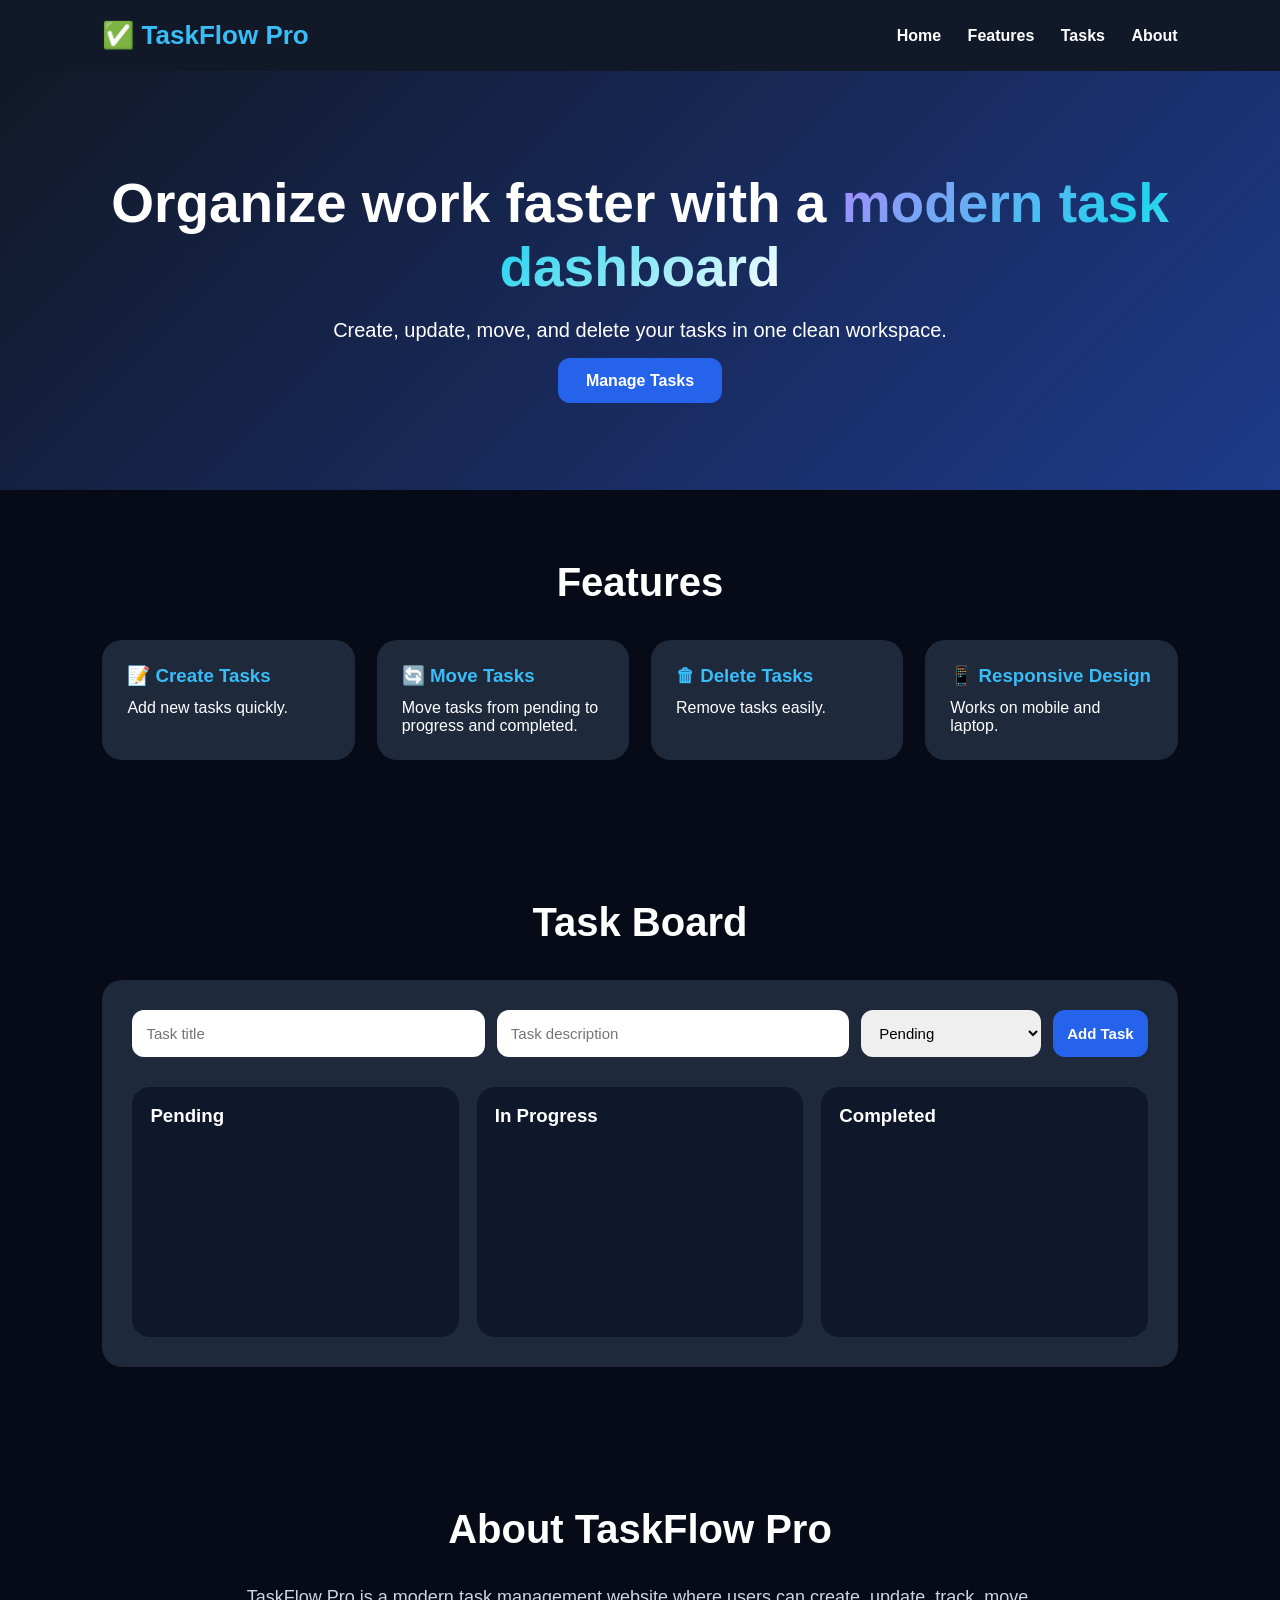
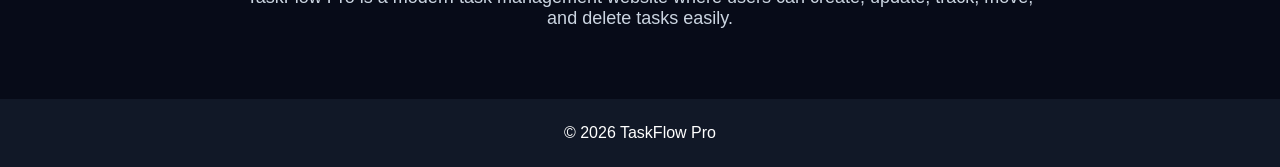
==== dashboard.html @ c9e16ed2 "updated website" ====
<!DOCTYPE html>
<html lang="en">
<head>
  <meta charset="UTF-8" />
  <meta name="viewport" content="width=device-width, initial-scale=1.0" />
  <title>TaskFlow Pro Dashboard</title>
  <link rel="stylesheet" href="style.css" />
</head>

<body>

  <header>
    <div class="logo">✅ TaskFlow Pro</div>

    <nav>
      <a href="#home">Home</a>
      <a href="#features">Features</a>
      <a href="#tasks">Tasks</a>
      <a href="#about">About</a>
    </nav>
  </header>

  <section class="hero" id="home">
    <h1>Organize work faster with a <span class="gradient-text">modern task dashboard</span></h1>
    <p>Create, update, move, and delete your tasks in one clean workspace.</p>
    <a href="#tasks" class="btn">Manage Tasks</a>
  </section>

  <section id="features">
    <h2>Features</h2>

    <div class="features">
      <div class="card">
        <h3>📝 Create Tasks</h3>
        <p>Add new tasks quickly.</p>
      </div>

      <div class="card">
        <h3>🔄 Move Tasks</h3>
        <p>Move tasks from pending to progress and completed.</p>
      </div>

      <div class="card">
        <h3>🗑 Delete Tasks</h3>
        <p>Remove tasks easily.</p>
      </div>

      <div class="card">
        <h3>📱 Responsive Design</h3>
        <p>Works on mobile and laptop.</p>
      </div>
    </div>
  </section>

  <section id="tasks">
    <h2>Task Board</h2>

    <div class="task-box">
      <div class="task-form">
        <input type="text" id="taskTitle" placeholder="Task title" />
        <input type="text" id="taskDesc" placeholder="Task description" />

        <select id="taskStatus">
          <option value="pending">Pending</option>
          <option value="progress">In Progress</option>
          <option value="completed">Completed</option>
        </select>

        <button onclick="addTask()">Add Task</button>
      </div>

      <div class="board">
        <div class="column">
          <h3>Pending</h3>
          <div id="pending"></div>
        </div>

        <div class="column">
          <h3>In Progress</h3>
          <div id="progress"></div>
        </div>

        <div class="column">
          <h3>Completed</h3>
          <div id="completed"></div>
        </div>
      </div>
    </div>
  </section>

  <section id="about">
    <h2>About TaskFlow Pro</h2>
    <p class="about-text">
      TaskFlow Pro is a modern task management website where users can create,
      update, track, move, and delete tasks easily.
    </p>
  </section>

  <footer>
    <p>© 2026 TaskFlow Pro</p>
  </footer>

  <script src="script.js"></script>
</body>
</html>
---- style.css ----
* {
  margin: 0;
  padding: 0;
  box-sizing: border-box;
  font-family: Arial, sans-serif;
}

body {
  background: #070b18;
  color: white;
}

header {
  padding: 20px 8%;
  display: flex;
  justify-content: space-between;
  align-items: center;
  background: #111827;
  position: sticky;
  top: 0;
  z-index: 10;
}

.logo {
  font-size: 26px;
  font-weight: bold;
  color: #38bdf8;
}

nav a {
  color: white;
  text-decoration: none;
  margin-left: 22px;
  font-weight: bold;
}

.hero {
  padding: 100px 8%;
  text-align: center;
  background: linear-gradient(135deg, #111827, #1e3a8a);
}

.hero h1 {
  font-size: 55px;
  margin-bottom: 20px;
}

.gradient-text {
  background: linear-gradient(135deg, #a78bfa, #22d3ee, #ffffff);
  -webkit-background-clip: text;
  background-clip: text;
  -webkit-text-fill-color: transparent;
}

.hero p {
  font-size: 20px;
  margin-bottom: 30px;
}

.btn {
  background: #2563eb;
  color: white;
  padding: 14px 28px;
  border-radius: 12px;
  text-decoration: none;
  font-weight: bold;
}

section {
  padding: 70px 8%;
}

section h2 {
  text-align: center;
  font-size: 40px;
  margin-bottom: 35px;
}

.features {
  display: grid;
  grid-template-columns: repeat(auto-fit, minmax(230px, 1fr));
  gap: 22px;
}

.card {
  background: #1e293b;
  padding: 25px;
  border-radius: 20px;
}

.card h3 {
  color: #38bdf8;
  margin-bottom: 12px;
}

.task-box {
  background: #1e293b;
  padding: 30px;
  border-radius: 20px;
}

.task-form {
  display: grid;
  grid-template-columns: 1fr 1fr 180px auto;
  gap: 12px;
  margin-bottom: 30px;
}

input,
select,
button {
  padding: 14px;
  border-radius: 12px;
  border: none;
  font-size: 15px;
}

button {
  background: #2563eb;
  color: white;
  font-weight: bold;
  cursor: pointer;
}

.board {
  display: grid;
  grid-template-columns: repeat(3, 1fr);
  gap: 18px;
}

.column {
  background: #0f172a;
  padding: 18px;
  border-radius: 18px;
  min-height: 250px;
}

.column h3 {
  margin-bottom: 15px;
}

.task {
  background: white;
  color: black;
  padding: 15px;
  border-radius: 14px;
  margin-bottom: 12px;
}

.task p {
  color: #4b5563;
  margin-top: 5px;
}

.task button {
  margin-top: 10px;
  margin-right: 5px;
  padding: 8px 10px;
  font-size: 13px;
}

.delete-btn {
  background: #dc2626;
}

.about-text {
  max-width: 800px;
  margin: auto;
  text-align: center;
  font-size: 18px;
  color: #cbd5e1;
}

footer {
  text-align: center;
  padding: 25px;
  background: #111827;
}

@media (max-width: 900px) {
  header {
    flex-direction: column;
    gap: 15px;
  }

  .hero h1 {
    font-size: 38px;
  }

  .task-form {
    grid-template-columns: 1fr;
  }

  .board {
    grid-template-columns: 1fr;
  }
}
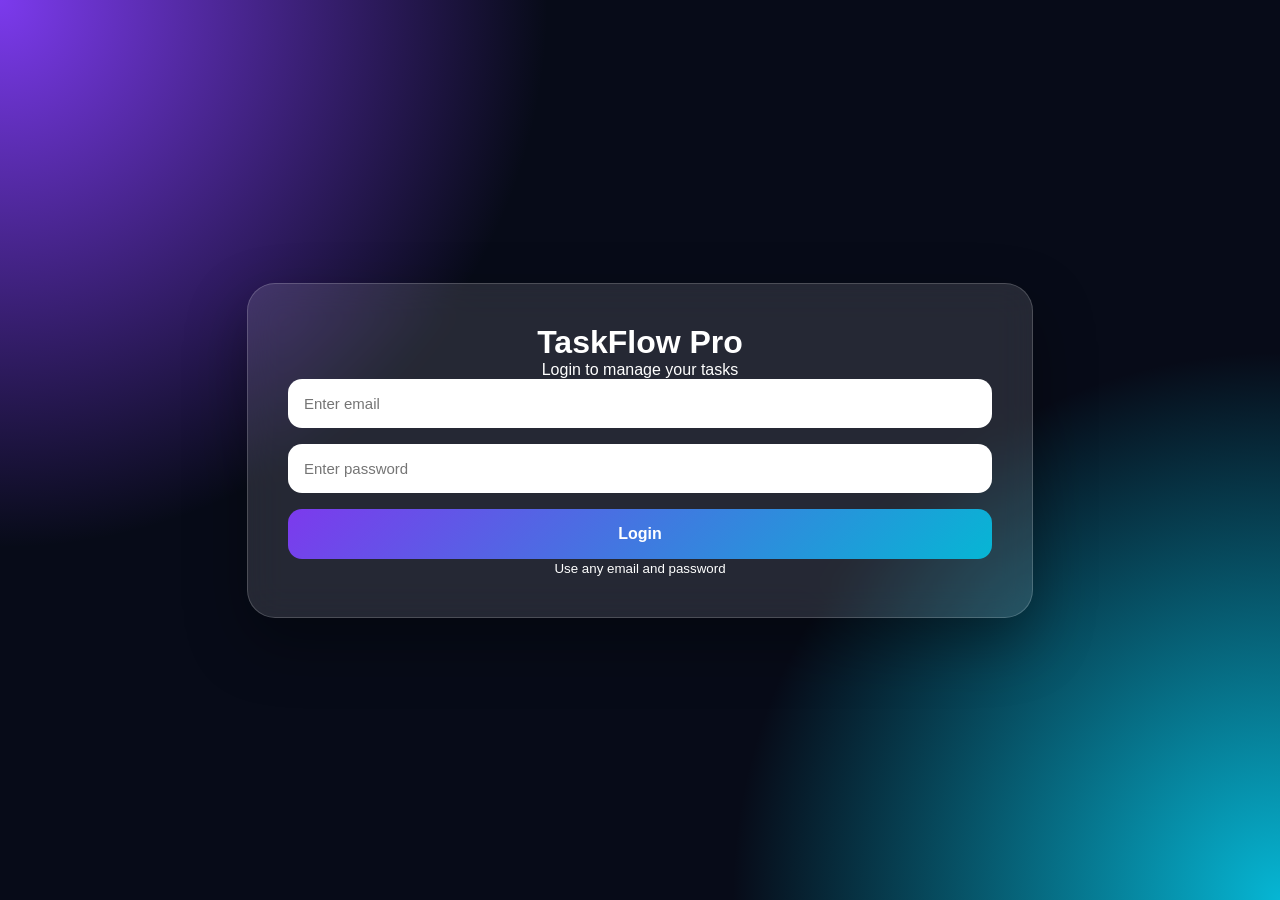
==== commit 1dc8b96f: "updated hero text" ====
--- a/dashboard.html
+++ b/dashboard.html
@@ -21,8 +21,8 @@
   </header>
 
   <section class="hero" id="home">
-    <h1>Organize work faster with a <span class="gradient-text">modern task dashboard</span></h1>
-    <p>Create, update, move, and delete your tasks in one clean workspace.</p>
+    <h1>Manage Your Work Efficiently with <span class="gradient-text">Smart TaskFlow</span></h1>
+    <p>Boost productivity with an intelligent task management platform designed for modern teams and personal workflow organization.</p>
     <a href="#tasks" class="btn">Manage Tasks</a>
   </section>
 
